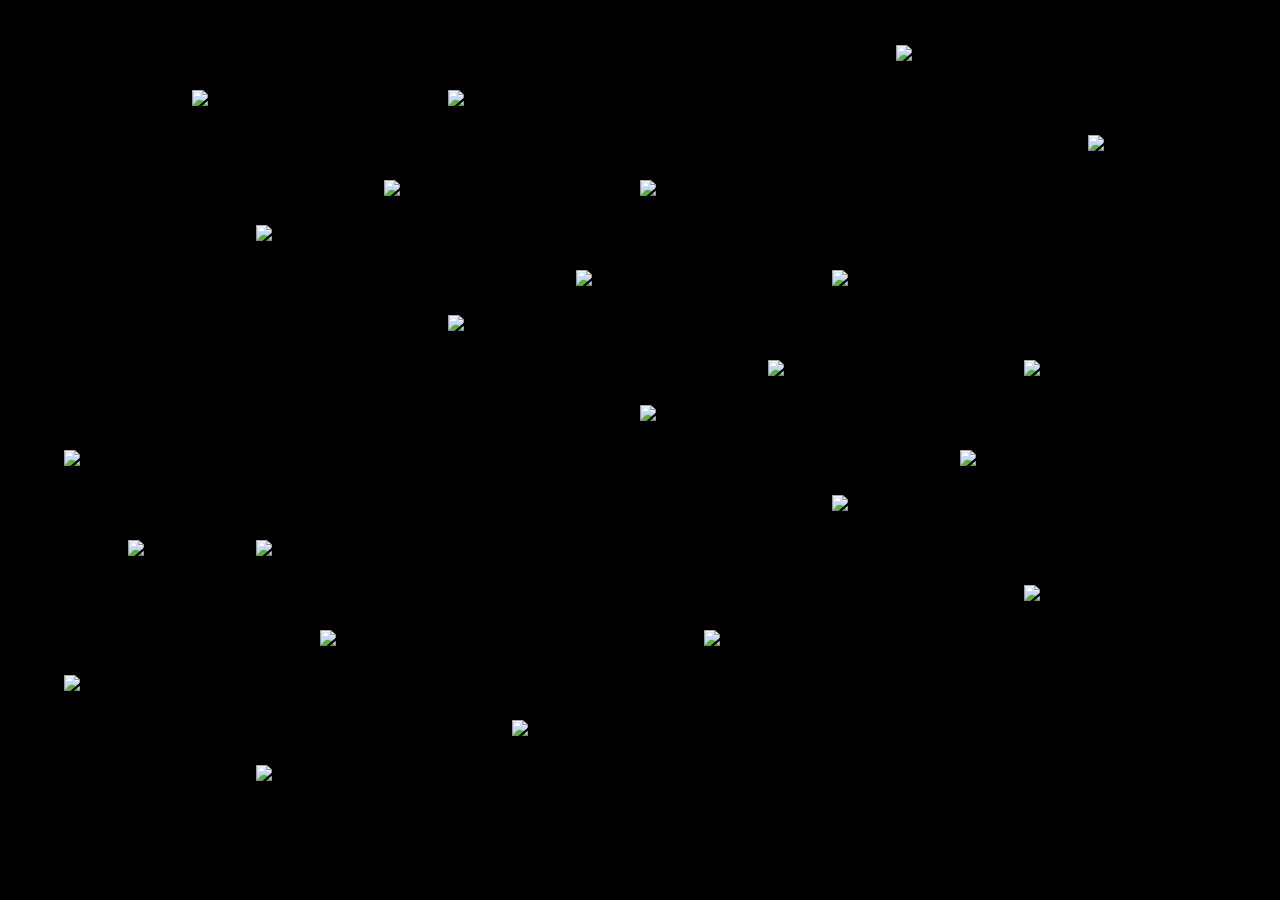
==== index.html @ f9b694af "Update index.html" ====
<!DOCTYPE html>
<html lang="en">
<head>
    <meta charset="UTF-8">
    <meta name="viewport" content="width=device-width, initial-scale=1.0">
    <title>The Motion in Horse</title>
    <link rel="stylesheet" href="styles.css">
</head>
<body>
    <div class="gif-container">
        <img src="images/TMIH01.gif" alt="GIF 1" class="gif">
        <img src="images/TMIH02.gif" alt="GIF 2" class="gif">
        <img src="images/TMIH03.gif" alt="GIF 3" class="gif">
        <img src="images/TMIH04.gif" alt="GIF 4" class="gif">
        <img src="images/TMIH05.gif" alt="GIF 5" class="gif">
        <img src="images/TMIH06.gif" alt="GIF 6" class="gif">
        <img src="images/TMIH07.gif" alt="GIF 7" class="gif">
        <img src="images/TMIH08.gif" alt="GIF 8" class="gif">
        <img src="images/TMIH09.gif" alt="GIF 9" class="gif">
        <img src="images/TMIH10.gif" alt="GIF 10" class="gif">
        <img src="images/TMIH11.gif" alt="GIF 11" class="gif">
        <img src="images/TMIH12.gif" alt="GIF 12" class="gif">
        <img src="images/TMIH13.gif" alt="GIF 13" class="gif">
        <img src="images/TMIH14.gif" alt="GIF 14" class="gif">
        <img src="images/TMIH15.gif" alt="GIF 15" class="gif">
        <img src="images/TMIH16.gif" alt="GIF 16" class="gif">
        <img src="images/TMIH17.gif" alt="GIF 17" class="gif">
        <img src="images/TMIH18.gif" alt="GIF 18" class="gif">
        <img src="images/TMIH19.gif" alt="GIF 19" class="gif">
        <img src="images/TMIH20.gif" alt="GIF 20" class="gif">
        <img src="images/TMIH21.gif" alt="GIF 21" class="gif">
        <img src="images/TMIH22.gif" alt="GIF 22" class="gif">
        <img src="images/TMIH23.gif" alt="GIF 23" class="gif">
        <img src="images/TMIH24.gif" alt="GIF 24" class="gif">
    </div>
    <script src="script.js"></script>
</body>
</html>
---- styles.css ----
body {
    margin: 0;
    padding: 0;
    background-color: black;
    overflow: hidden;
}

.gif-container {
    position: relative;
    width: 100vw;
    height: 100vh;
}

.gif {
    position: absolute;
    width: 10vw; /* Adjust size as needed */
    height: auto;
}

/* Individual GIF Positions */
.gif:nth-child(1) { top: 10%; left: 15%; animation: float1 7s infinite alternate ease-in-out; }
.gif:nth-child(2) { top: 20%; left: 30%; animation: float2 6s infinite alternate ease-in-out; }
.gif:nth-child(3) { top: 30%; left: 45%; animation: float3 8s infinite alternate ease-in-out; }
.gif:nth-child(4) { top: 40%; left: 60%; animation: float4 7.5s infinite alternate ease-in-out; }
.gif:nth-child(5) { top: 50%; left: 75%; animation: float1 5s infinite alternate ease-in-out; }
.gif:nth-child(6) { top: 60%; left: 10%; animation: float2 9s infinite alternate ease-in-out; }
.gif:nth-child(7) { top: 70%; left: 25%; animation: float3 6.5s infinite alternate ease-in-out; }
.gif:nth-child(8) { top: 80%; left: 40%; animation: float4 7.2s infinite alternate ease-in-out; }
.gif:nth-child(9) { top: 70%; left: 55%; animation: float1 8.5s infinite alternate ease-in-out; }
.gif:nth-child(10) { top: 05%; left: 70%; animation: float2 6s infinite alternate ease-in-out; }
.gif:nth-child(11) { top: 15%; left: 85%; animation: float3 5.7s infinite alternate ease-in-out; }
.gif:nth-child(12) { top: 25%; left: 20%; animation: float4 7.1s infinite alternate ease-in-out; }
.gif:nth-child(13) { top: 35%; left: 35%; animation: float1 6.3s infinite alternate ease-in-out; }
.gif:nth-child(14) { top: 45%; left: 50%; animation: float2 8.2s infinite alternate ease-in-out; }
.gif:nth-child(15) { top: 55%; left: 65%; animation: float3 7s infinite alternate ease-in-out; }
.gif:nth-child(16) { top: 65%; left: 80%; animation: float4 5.9s infinite alternate ease-in-out; }
.gif:nth-child(17) { top: 75%; left: 5%; animation: float1 6.8s infinite alternate ease-in-out; }
.gif:nth-child(18) { top: 85%; left: 20%; animation: float2 7.6s infinite alternate ease-in-out; }
.gif:nth-child(19) { top: 10%; left: 35%; animation: float3 6.4s infinite alternate ease-in-out; }
.gif:nth-child(20) { top: 20%; left: 50%; animation: float4 8.3s infinite alternate ease-in-out; }
.gif:nth-child(21) { top: 30%; left: 65%; animation: float1 6.7s infinite alternate ease-in-out; }
.gif:nth-child(22) { top: 40%; left: 80%; animation: float2 7.2s infinite alternate ease-in-out; }
.gif:nth-child(23) { top: 50%; left: 5%; animation: float3 7.8s infinite alternate ease-in-out; }
.gif:nth-child(24) { top: 60%; left: 20%; animation: float4 6.9s infinite alternate ease-in-out; }

/* Float Animations with Different Variations */
@keyframes float1 {
    0% { transform: translate(0, 0); }
    25% { transform: translate(10px, -40px); }
    50% { transform: translate(-20px, 45px); }
    75% { transform: translate(53px, -10px); }
    100% { transform: translate(0, 0); }
}

@keyframes float2 {
    0% { transform: translate(0, 0); }
    25% { transform: translate(-15px, 35px); }
    50% { transform: translate(25px, -15px); }
    75% { transform: translate(-43px, 21px); }
    100% { transform: translate(0, 0); }
}

@keyframes float3 {
    0% { transform: translate(0, 0); }
    25% { transform: translate(25px, 15px); }
    50% { transform: translate(-25px, -35px); }
    75% { transform: translate(19px, 9px); }
    100% { transform: translate(0, 0); }
}

@keyframes float4 {
    0% { transform: translate(0, 0); }
    25% { transform: translate(-30px, -25px); }
    50% { transform: translate(35px, 45px); }
    75% { transform: translate(-20px, 20px); }
    100% { transform: translate(0, 0); }
}
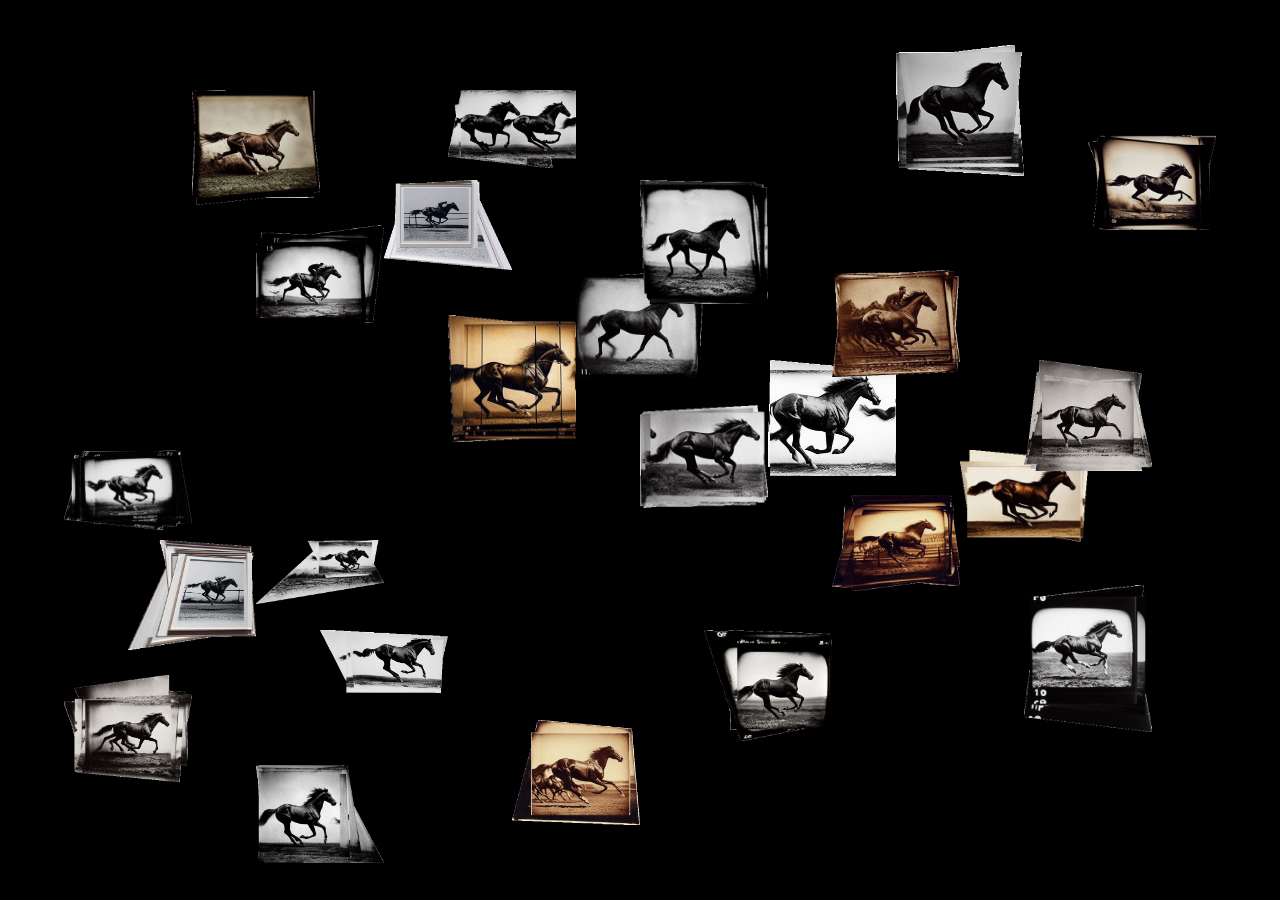
==== commit 94cb030d: "Update index.html" ====
--- a/index.html
+++ b/index.html
@@ -33,6 +33,5 @@
         <img src="images/TMIH23.gif" alt="GIF 23" class="gif">
         <img src="images/TMIH24.gif" alt="GIF 24" class="gif">
     </div>
-    <script src="script.js"></script>
 </body>
 </html>
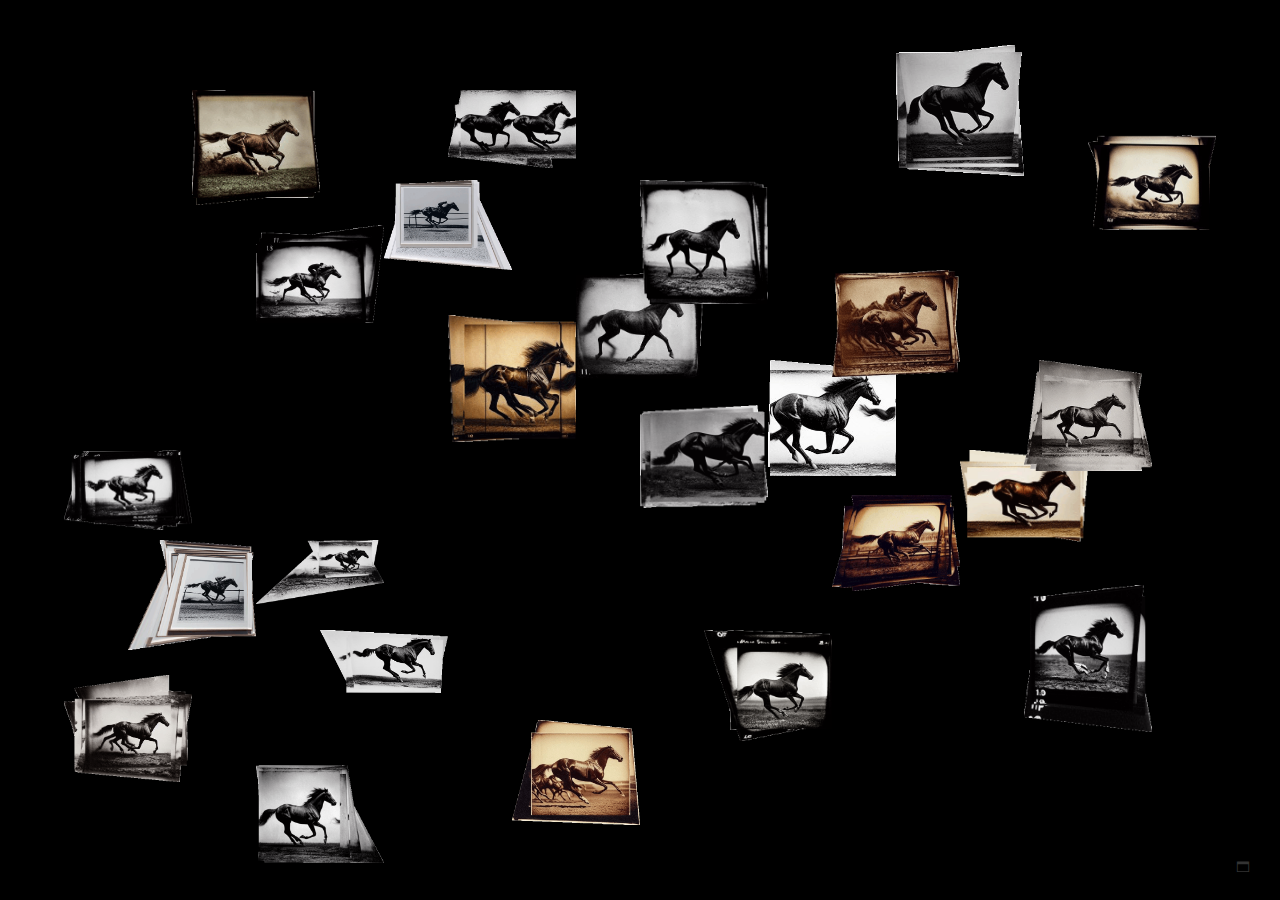
==== commit 7da7d51c: "Added fullscreen button" ====
--- a/index.html
+++ b/index.html
@@ -33,5 +33,21 @@
         <img src="images/TMIH23.gif" alt="GIF 23" class="gif">
         <img src="images/TMIH24.gif" alt="GIF 24" class="gif">
     </div>
+
+    <button id="fullscreenBtn">🗖</button>
+
+    <script>
+        const fullscreenBtn = document.getElementById('fullscreenBtn');
+
+        fullscreenBtn.addEventListener('click', () => {
+            if (!document.fullscreenElement) {
+                document.documentElement.requestFullscreen()
+                    .catch(err => console.log(`Error attempting to enable full-screen mode: ${err.message}`));
+            } else {
+                document.exitFullscreen();
+            }
+        });
+    </script>
+
 </body>
 </html>
--- a/styles.css
+++ b/styles.css
@@ -74,4 +74,21 @@
     50% { transform: translate(35px, 45px); }
     75% { transform: translate(-20px, 20px); }
     100% { transform: translate(0, 0); }
+}
+
+#fullscreenBtn {
+    position: absolute;
+    bottom: 20px;
+    right: 20px;
+    padding: 5px 10px;
+    font-size: 14px;
+    background-color: transparent;
+    border: none;
+    color: #333;
+    cursor: pointer;
+    transition: color 0.3s;
+}
+
+#fullscreenBtn:hover {
+    color: #007bff; /* Change color on hover */
 }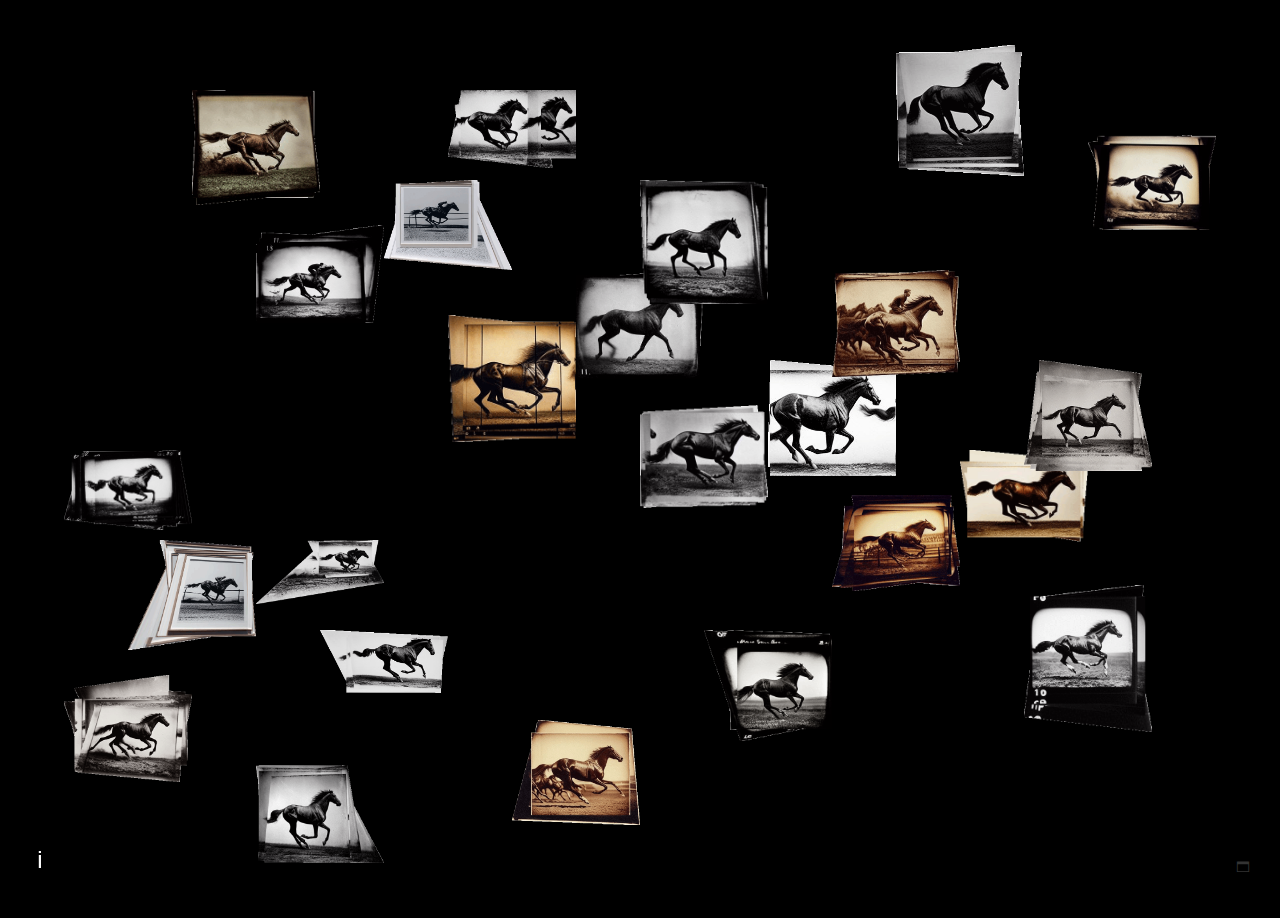
==== commit 1946db97: "added info" ====
--- a/index.html
+++ b/index.html
@@ -49,5 +49,18 @@
         });
     </script>
 
+    <button id="info-btn" class="info-btn" onclick="toggleInfo()">i</button>
+
+    <div id="info-box" class="info-box">
+        <p>This is a floating info box. You can write any text here to give additional information to the user. Click "i" again to close.</p>
+    </div>
+
+    <div id="lightbox" class="lightbox"></div>
+        <span class="close" onclick="closeLightbox()">&times;</span>
+        <img id="lightbox-img" class="lightbox-img">
+    </div>
+
+    <script src="scripts.js"></script>
+
 </body>
 </html>
--- a/styles.css
+++ b/styles.css
@@ -91,4 +91,43 @@
 
 #fullscreenBtn:hover {
     color: #007bff; /* Change color on hover */
+}
+
+/* Info button */
+.info-btn {
+    position: fixed;
+    bottom: 20px;
+    left: 20px;
+    width: 40px;
+    height: 40px;
+    font-size: 24px;
+    color: white;
+    background-color: rgba(0, 0, 0, 0.7);
+    border: none;
+    cursor: pointer;
+    border-radius: 50%;
+    z-index: 1001;
+}
+
+.info-btn:hover {
+    background-color: rgba(255, 255, 255, 0.3);
+}
+
+.info-box {
+    display: none;
+    position: fixed;
+    bottom: 70px;
+    left: 20px;
+    width: 300px;
+    background-color: black;
+    color: white;
+    padding: 20px;
+    border-radius: 10px;
+    z-index: 1000;
+    box-shadow: 0 4px 8px rgba(0, 0, 0, 0.2);
+}
+
+.info-box p {
+    margin: 0;
+    font-size: 14px;
 }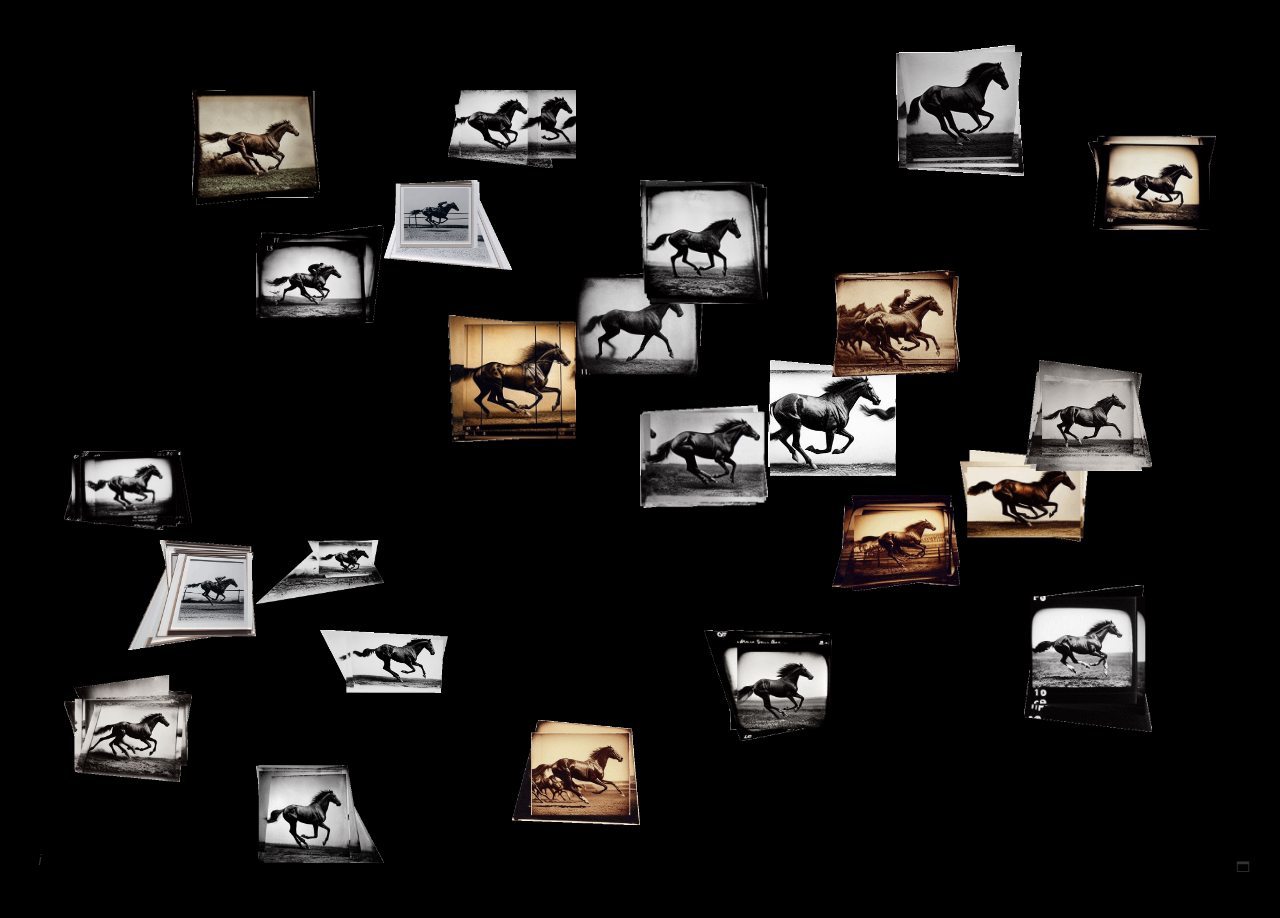
==== commit 07b01a60: "updated infobox" ====
--- a/index.html
+++ b/index.html
@@ -49,10 +49,16 @@
         });
     </script>
 
-    <button id="info-btn" class="info-btn" onclick="toggleInfo()">i</button>
+    <button id="info-btn" class="info-btn" onclick="toggleInfo()"><i>i</i></button>
 
     <div id="info-box" class="info-box">
-        <p>This is a floating info box. You can write any text here to give additional information to the user. Click "i" again to close.</p>
+        <p>
+        <h4><b><i>The Motion in Horse</i></b><br>
+        Gabriele de Seta</h4>
+        <h5>24 animated .GIFs<br>
+        2024</h5>
+        In June 1878, Eadweard Muybridge shot a series of "automatic electro-photographs" capturing the movement of a galloping horse. Published as a book titled The Horse in Motion in 1882, Muybridge's frame sequences are the first example of chronophotography and, arguably, of cinema. For this work, I prompted OpenAI's DALL·E 3 text-to-image model to generate Muybridge's photographs of horses in motion, then extracted individual frames from each series, aligned them with an image recognition algorithm, and sequenced them into short looping animations. On a first look, these animations capture recognizable features of galloping horses, but the more one looks at them, the more it is evident that generative models fail at replicating Muybridge's achievement - the horses hover in place, their legs multiply or flail, jockeys appear and disappear.
+        </p>
     </div>
 
     <div id="lightbox" class="lightbox"></div>
--- a/styles.css
+++ b/styles.css
@@ -90,7 +90,7 @@
 }
 
 #fullscreenBtn:hover {
-    color: #007bff; /* Change color on hover */
+    color: hsl(0, 0%, 100%); /* Change color on hover */
 }
 
 /* Info button */
@@ -100,17 +100,18 @@
     left: 20px;
     width: 40px;
     height: 40px;
-    font-size: 24px;
-    color: white;
+    font-size: 14px;
+    color: #333;
     background-color: rgba(0, 0, 0, 0.7);
     border: none;
     cursor: pointer;
     border-radius: 50%;
     z-index: 1001;
+    transition: color 0.3s;
 }
 
 .info-btn:hover {
-    background-color: rgba(255, 255, 255, 0.3);
+    color: hsl(0, 0%, 100%);
 }
 
 .info-box {
@@ -118,13 +119,16 @@
     position: fixed;
     bottom: 70px;
     left: 20px;
-    width: 300px;
+    width: 600px;
     background-color: black;
     color: white;
     padding: 20px;
     border-radius: 10px;
     z-index: 1000;
     box-shadow: 0 4px 8px rgba(0, 0, 0, 0.2);
+    font-family: 'Segoe UI', Tahoma, Geneva, Verdana, sans-serif; 
+    font-size: 14px;
+    text-align: justify;
 }
 
 .info-box p {
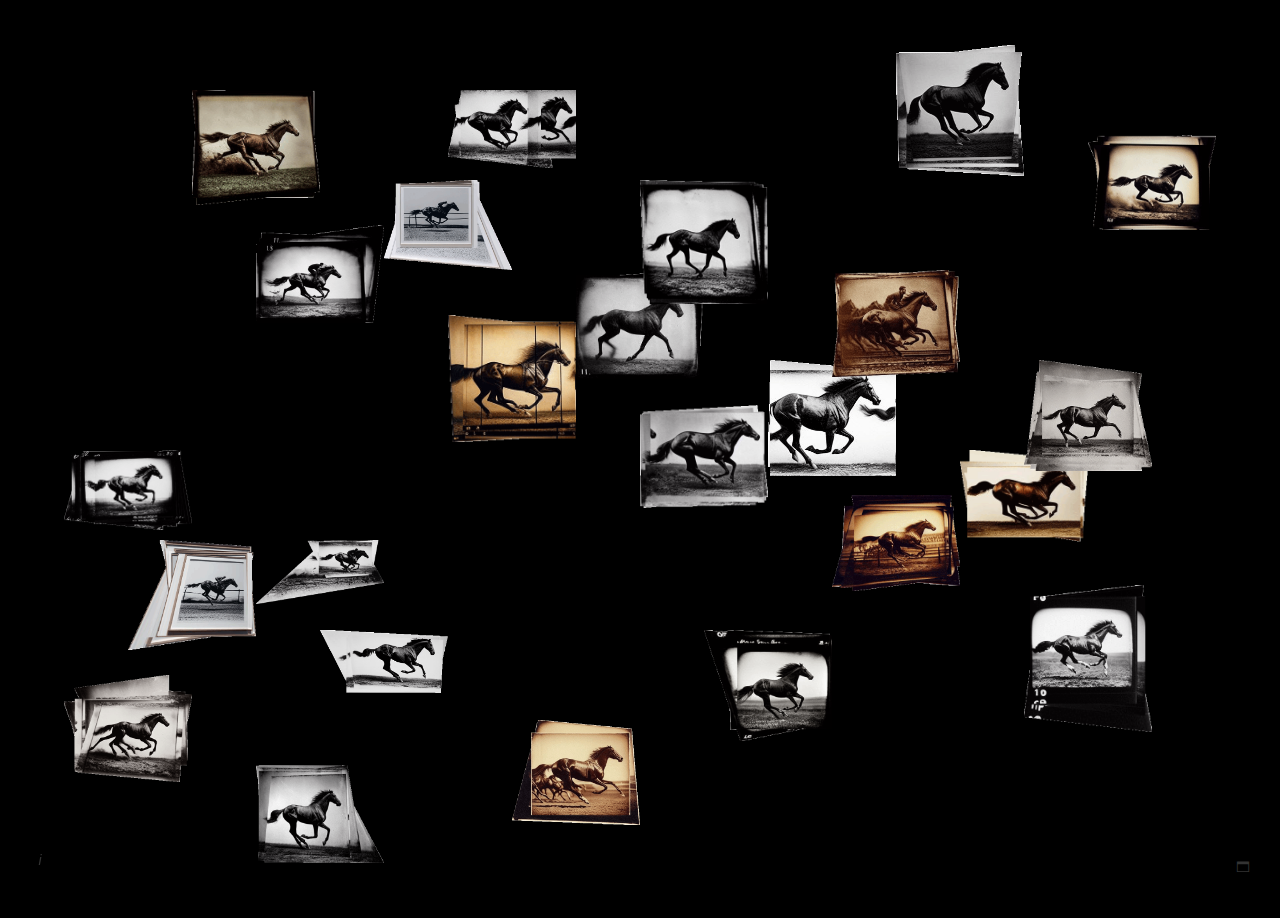
==== commit 490ecb56: "info updated" ====
--- a/index.html
+++ b/index.html
@@ -61,7 +61,7 @@
         </p>
     </div>
 
-    <div id="lightbox" class="lightbox"></div>
+    <div id="lightbox" class="lightbox">
         <span class="close" onclick="closeLightbox()">&times;</span>
         <img id="lightbox-img" class="lightbox-img">
     </div>
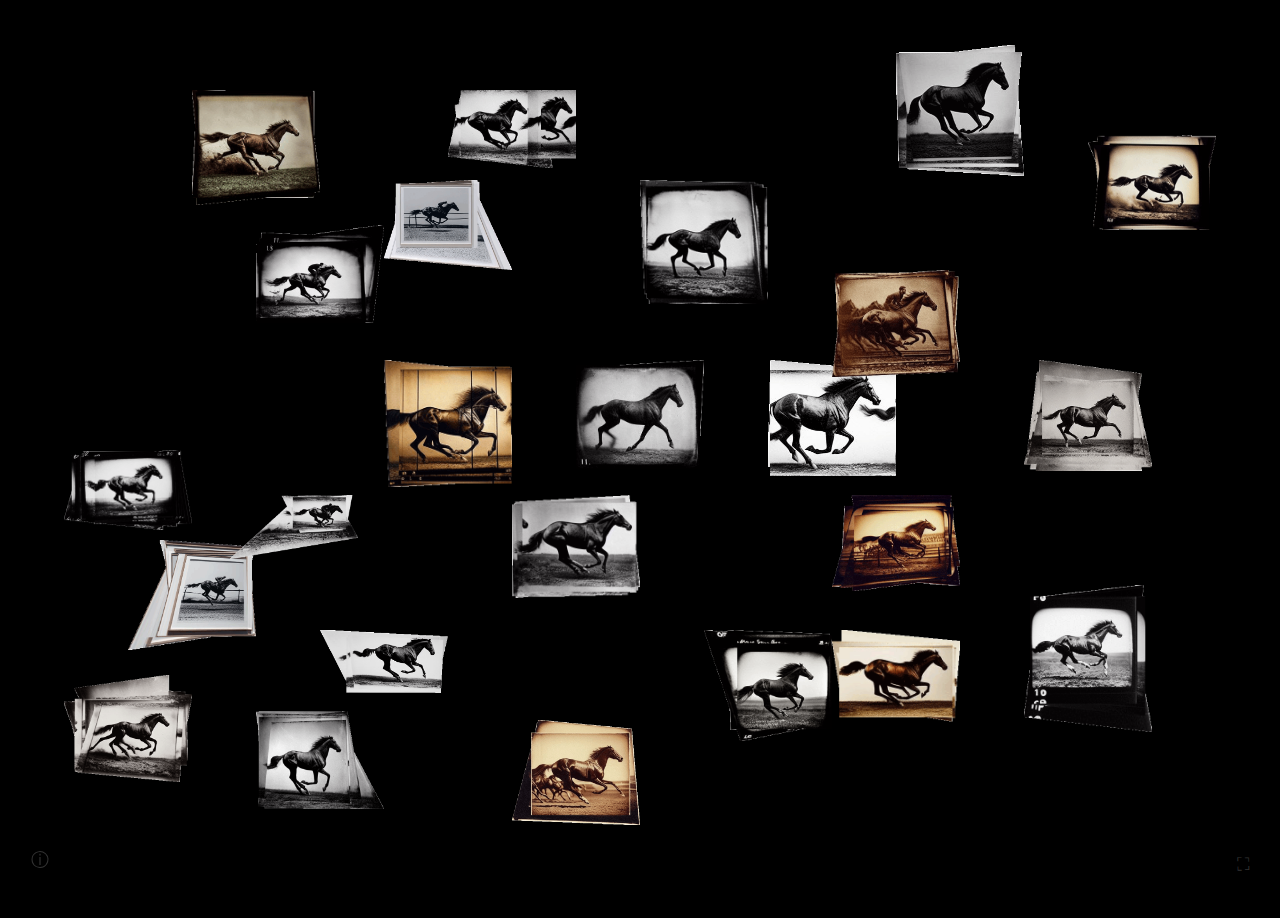
==== commit 6b24c74d: "fixed positions" ====
--- a/index.html
+++ b/index.html
@@ -8,33 +8,33 @@
 </head>
 <body>
     <div class="gif-container">
-        <img src="images/TMIH01.gif" alt="GIF 1" class="gif">
-        <img src="images/TMIH02.gif" alt="GIF 2" class="gif">
-        <img src="images/TMIH03.gif" alt="GIF 3" class="gif">
-        <img src="images/TMIH04.gif" alt="GIF 4" class="gif">
-        <img src="images/TMIH05.gif" alt="GIF 5" class="gif">
-        <img src="images/TMIH06.gif" alt="GIF 6" class="gif">
-        <img src="images/TMIH07.gif" alt="GIF 7" class="gif">
-        <img src="images/TMIH08.gif" alt="GIF 8" class="gif">
-        <img src="images/TMIH09.gif" alt="GIF 9" class="gif">
-        <img src="images/TMIH10.gif" alt="GIF 10" class="gif">
-        <img src="images/TMIH11.gif" alt="GIF 11" class="gif">
-        <img src="images/TMIH12.gif" alt="GIF 12" class="gif">
-        <img src="images/TMIH13.gif" alt="GIF 13" class="gif">
-        <img src="images/TMIH14.gif" alt="GIF 14" class="gif">
-        <img src="images/TMIH15.gif" alt="GIF 15" class="gif">
-        <img src="images/TMIH16.gif" alt="GIF 16" class="gif">
-        <img src="images/TMIH17.gif" alt="GIF 17" class="gif">
-        <img src="images/TMIH18.gif" alt="GIF 18" class="gif">
-        <img src="images/TMIH19.gif" alt="GIF 19" class="gif">
-        <img src="images/TMIH20.gif" alt="GIF 20" class="gif">
-        <img src="images/TMIH21.gif" alt="GIF 21" class="gif">
-        <img src="images/TMIH22.gif" alt="GIF 22" class="gif">
-        <img src="images/TMIH23.gif" alt="GIF 23" class="gif">
-        <img src="images/TMIH24.gif" alt="GIF 24" class="gif">
+        <img src="images/TMIH01.gif" alt="The Motion in Horse 1" class="gif">
+        <img src="images/TMIH02.gif" alt="The Motion in Horse 2" class="gif">
+        <img src="images/TMIH03.gif" alt="The Motion in Horse 3" class="gif">
+        <img src="images/TMIH04.gif" alt="The Motion in Horse 4" class="gif">
+        <img src="images/TMIH05.gif" alt="The Motion in Horse 5" class="gif">
+        <img src="images/TMIH06.gif" alt="The Motion in Horse 6" class="gif">
+        <img src="images/TMIH07.gif" alt="The Motion in Horse 7" class="gif">
+        <img src="images/TMIH08.gif" alt="The Motion in Horse 8" class="gif">
+        <img src="images/TMIH09.gif" alt="The Motion in Horse 9" class="gif">
+        <img src="images/TMIH10.gif" alt="The Motion in Horse 10" class="gif">
+        <img src="images/TMIH11.gif" alt="The Motion in Horse 11" class="gif">
+        <img src="images/TMIH12.gif" alt="The Motion in Horse 12" class="gif">
+        <img src="images/TMIH13.gif" alt="The Motion in Horse 13" class="gif">
+        <img src="images/TMIH14.gif" alt="The Motion in Horse 14" class="gif">
+        <img src="images/TMIH15.gif" alt="The Motion in Horse 15" class="gif">
+        <img src="images/TMIH16.gif" alt="The Motion in Horse 16" class="gif">
+        <img src="images/TMIH17.gif" alt="The Motion in Horse 17" class="gif">
+        <img src="images/TMIH18.gif" alt="The Motion in Horse 18" class="gif">
+        <img src="images/TMIH19.gif" alt="The Motion in Horse 19" class="gif">
+        <img src="images/TMIH20.gif" alt="The Motion in Horse 20" class="gif">
+        <img src="images/TMIH21.gif" alt="The Motion in Horse 21" class="gif">
+        <img src="images/TMIH22.gif" alt="The Motion in Horse 22" class="gif">
+        <img src="images/TMIH23.gif" alt="The Motion in Horse 23" class="gif">
+        <img src="images/TMIH24.gif" alt="The Motion in Horse 24" class="gif">
     </div>
 
-    <button id="fullscreenBtn">🗖</button>
+    <button id="fullscreenBtn">⛶</button>
 
     <script>
         const fullscreenBtn = document.getElementById('fullscreenBtn');
@@ -49,7 +49,7 @@
         });
     </script>
 
-    <button id="info-btn" class="info-btn" onclick="toggleInfo()"><i>i</i></button>
+    <button id="info-btn" class="info-btn" onclick="toggleInfo()">ⓘ</button>
 
     <div id="info-box" class="info-box">
         <p>
--- a/styles.css
+++ b/styles.css
@@ -20,9 +20,9 @@
 /* Individual GIF Positions */
 .gif:nth-child(1) { top: 10%; left: 15%; animation: float1 7s infinite alternate ease-in-out; }
 .gif:nth-child(2) { top: 20%; left: 30%; animation: float2 6s infinite alternate ease-in-out; }
-.gif:nth-child(3) { top: 30%; left: 45%; animation: float3 8s infinite alternate ease-in-out; }
+.gif:nth-child(3) { top: 40%; left: 45%; animation: float3 8s infinite alternate ease-in-out; }
 .gif:nth-child(4) { top: 40%; left: 60%; animation: float4 7.5s infinite alternate ease-in-out; }
-.gif:nth-child(5) { top: 50%; left: 75%; animation: float1 5s infinite alternate ease-in-out; }
+.gif:nth-child(5) { top: 70%; left: 65%; animation: float1 5s infinite alternate ease-in-out; }
 .gif:nth-child(6) { top: 60%; left: 10%; animation: float2 9s infinite alternate ease-in-out; }
 .gif:nth-child(7) { top: 70%; left: 25%; animation: float3 6.5s infinite alternate ease-in-out; }
 .gif:nth-child(8) { top: 80%; left: 40%; animation: float4 7.2s infinite alternate ease-in-out; }
@@ -30,18 +30,18 @@
 .gif:nth-child(10) { top: 05%; left: 70%; animation: float2 6s infinite alternate ease-in-out; }
 .gif:nth-child(11) { top: 15%; left: 85%; animation: float3 5.7s infinite alternate ease-in-out; }
 .gif:nth-child(12) { top: 25%; left: 20%; animation: float4 7.1s infinite alternate ease-in-out; }
-.gif:nth-child(13) { top: 35%; left: 35%; animation: float1 6.3s infinite alternate ease-in-out; }
-.gif:nth-child(14) { top: 45%; left: 50%; animation: float2 8.2s infinite alternate ease-in-out; }
+.gif:nth-child(13) { top: 40%; left: 30%; animation: float1 6.3s infinite alternate ease-in-out; }
+.gif:nth-child(14) { top: 55%; left: 40%; animation: float2 8.2s infinite alternate ease-in-out; }
 .gif:nth-child(15) { top: 55%; left: 65%; animation: float3 7s infinite alternate ease-in-out; }
 .gif:nth-child(16) { top: 65%; left: 80%; animation: float4 5.9s infinite alternate ease-in-out; }
 .gif:nth-child(17) { top: 75%; left: 5%; animation: float1 6.8s infinite alternate ease-in-out; }
-.gif:nth-child(18) { top: 85%; left: 20%; animation: float2 7.6s infinite alternate ease-in-out; }
+.gif:nth-child(18) { top: 79%; left: 20%; animation: float2 7.6s infinite alternate ease-in-out; }
 .gif:nth-child(19) { top: 10%; left: 35%; animation: float3 6.4s infinite alternate ease-in-out; }
 .gif:nth-child(20) { top: 20%; left: 50%; animation: float4 8.3s infinite alternate ease-in-out; }
 .gif:nth-child(21) { top: 30%; left: 65%; animation: float1 6.7s infinite alternate ease-in-out; }
 .gif:nth-child(22) { top: 40%; left: 80%; animation: float2 7.2s infinite alternate ease-in-out; }
 .gif:nth-child(23) { top: 50%; left: 5%; animation: float3 7.8s infinite alternate ease-in-out; }
-.gif:nth-child(24) { top: 60%; left: 20%; animation: float4 6.9s infinite alternate ease-in-out; }
+.gif:nth-child(24) { top: 55%; left: 18%; animation: float4 6.9s infinite alternate ease-in-out; }
 
 /* Float Animations with Different Variations */
 @keyframes float1 {
@@ -81,7 +81,7 @@
     bottom: 20px;
     right: 20px;
     padding: 5px 10px;
-    font-size: 14px;
+    font-size: 18px;
     background-color: transparent;
     border: none;
     color: #333;
@@ -100,12 +100,11 @@
     left: 20px;
     width: 40px;
     height: 40px;
-    font-size: 14px;
+    font-size: 18px;
     color: #333;
-    background-color: rgba(0, 0, 0, 0.7);
+    background-color: transparent;
     border: none;
     cursor: pointer;
-    border-radius: 50%;
     z-index: 1001;
     transition: color 0.3s;
 }
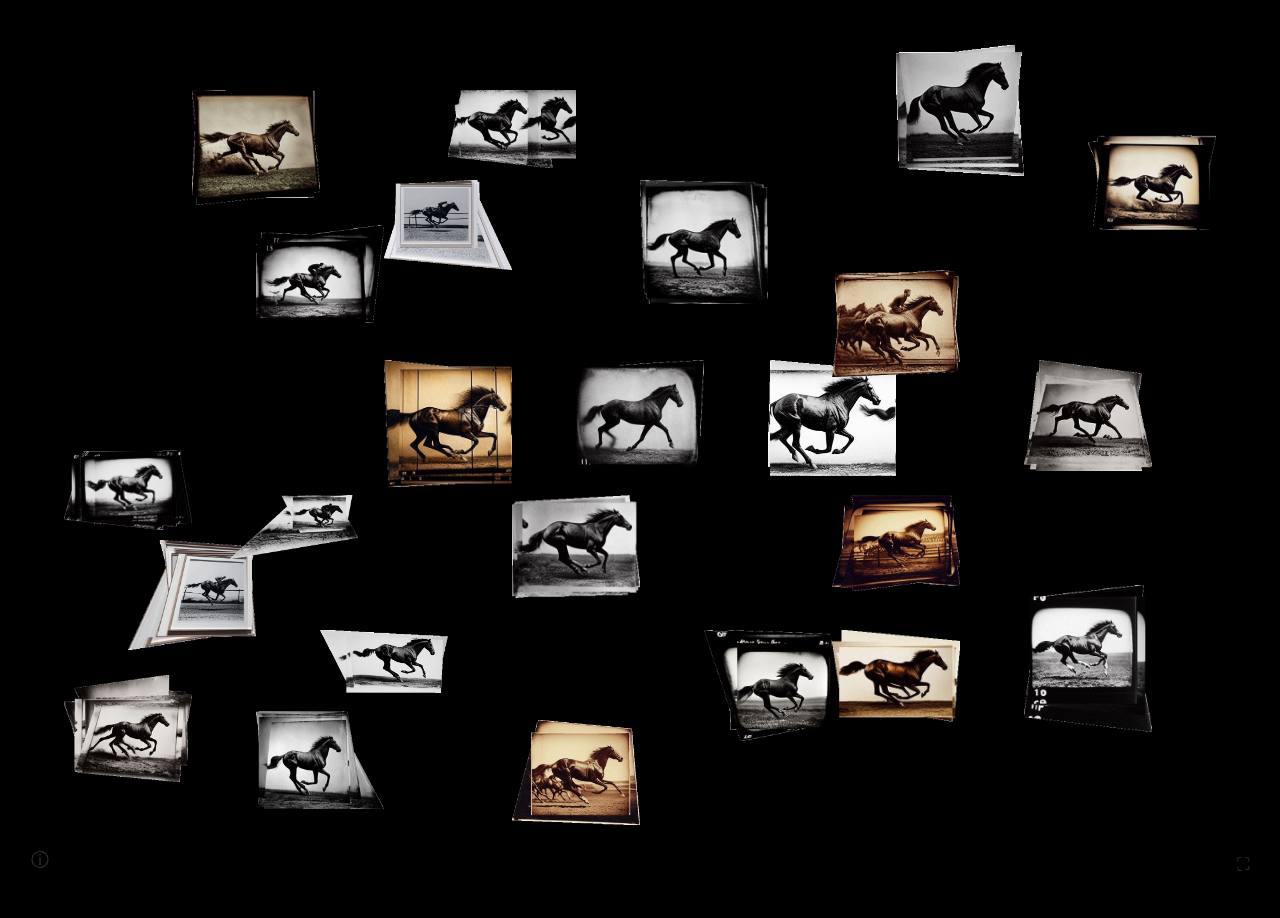
==== commit 7552c9d3: "fixed description" ====
--- a/index.html
+++ b/index.html
@@ -57,7 +57,7 @@
         Gabriele de Seta</h4>
         <h5>24 animated .GIFs<br>
         2024</h5>
-        In June 1878, Eadweard Muybridge shot a series of "automatic electro-photographs" capturing the movement of a galloping horse. Published as a book titled The Horse in Motion in 1882, Muybridge's frame sequences are the first example of chronophotography and, arguably, of cinema. For this work, I prompted OpenAI's DALL·E 3 text-to-image model to generate Muybridge's photographs of horses in motion, then extracted individual frames from each series, aligned them with an image recognition algorithm, and sequenced them into short looping animations. On a first look, these animations capture recognizable features of galloping horses, but the more one looks at them, the more it is evident that generative models fail at replicating Muybridge's achievement - the horses hover in place, their legs multiply or flail, jockeys appear and disappear.
+        In June 1878, Eadweard Muybridge shot a series of "automatic electro-photographs" capturing the movement of a galloping horse. Published as a book titled <i>The Horse in Motion</i> in 1882, Muybridge's frame sequences are the first example of chronophotography and, arguably, of cinema. For this work, I prompted OpenAI's DALL·E 3 text-to-image model to generate Muybridge's photographs of horses in motion, then extracted individual frames from each series, aligned them with an image recognition algorithm, and sequenced them into short looping animations. On a first look, these animations capture recognizable features of galloping horses, but the more one looks at them, the more it is evident that generative models fail at replicating Muybridge's achievement - the horses hover in place, their legs multiply or flail, jockeys appear and disappear.
         </p>
     </div>
 
